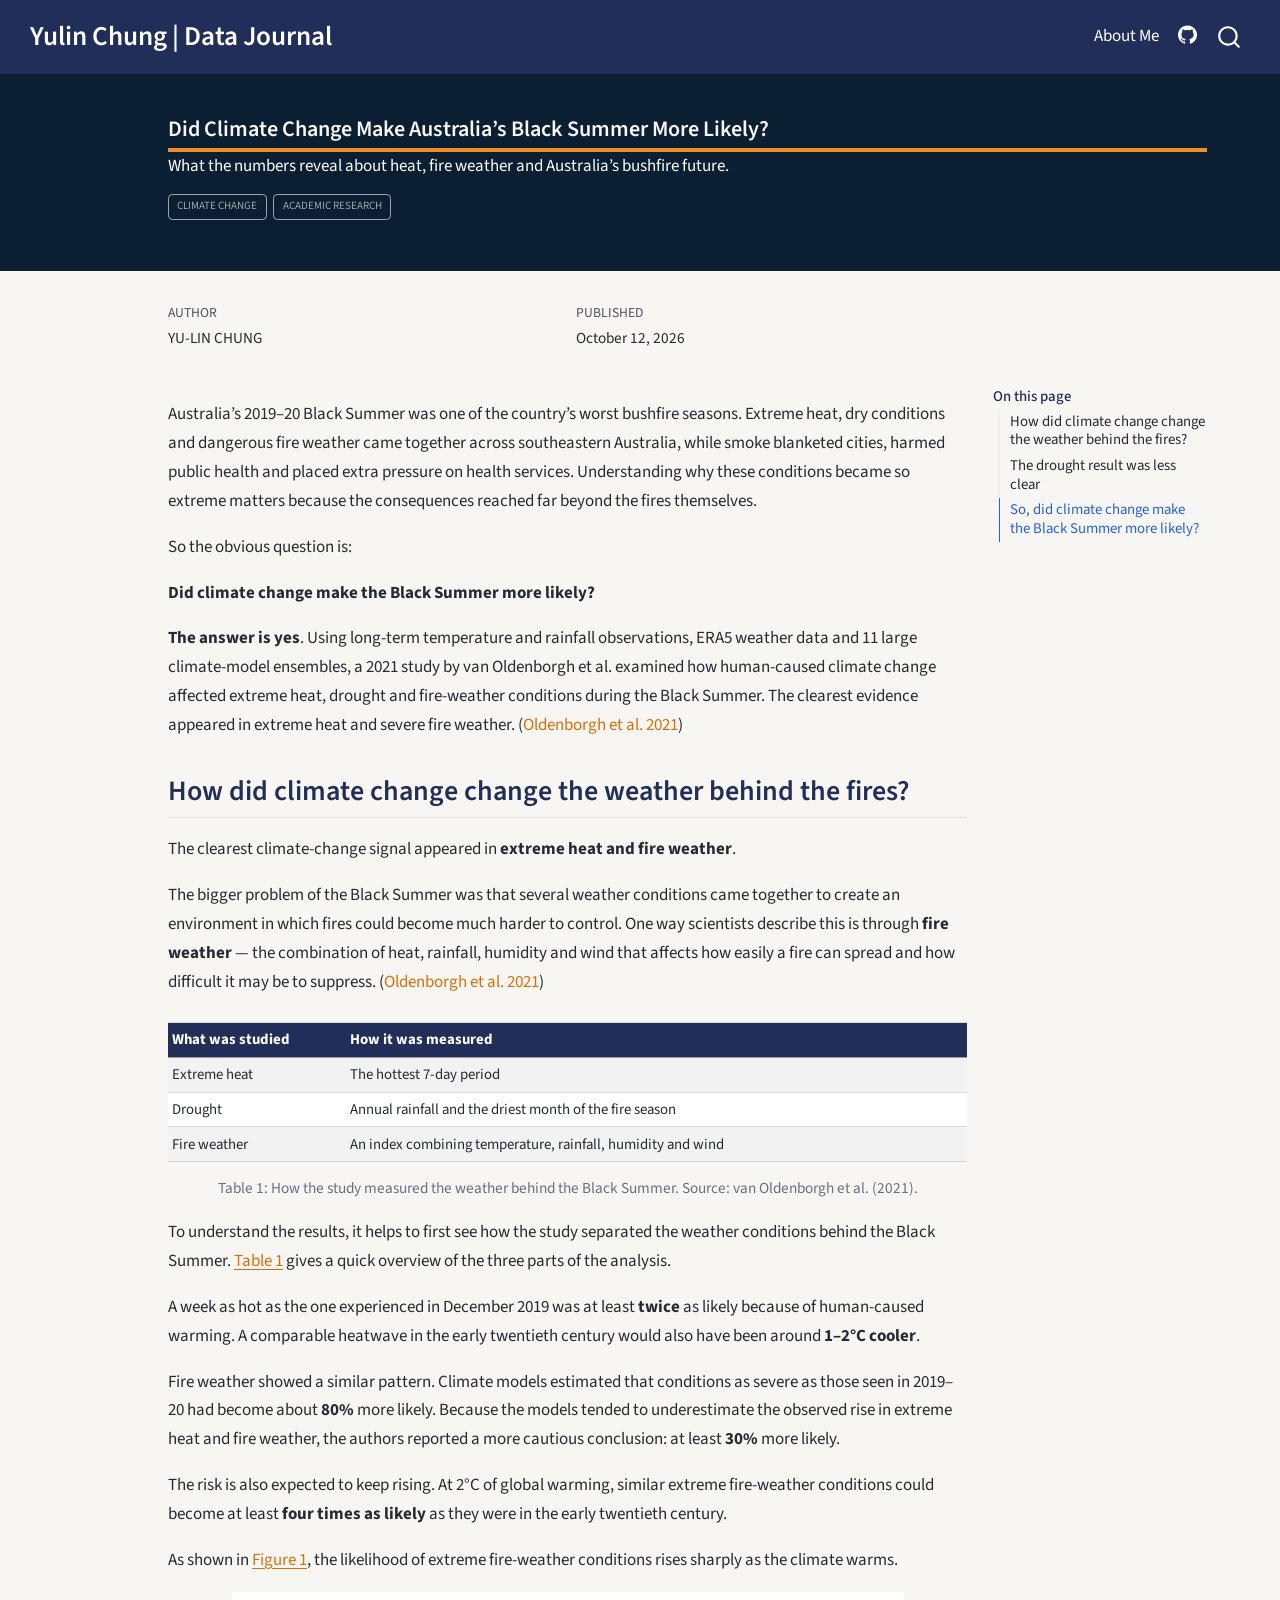
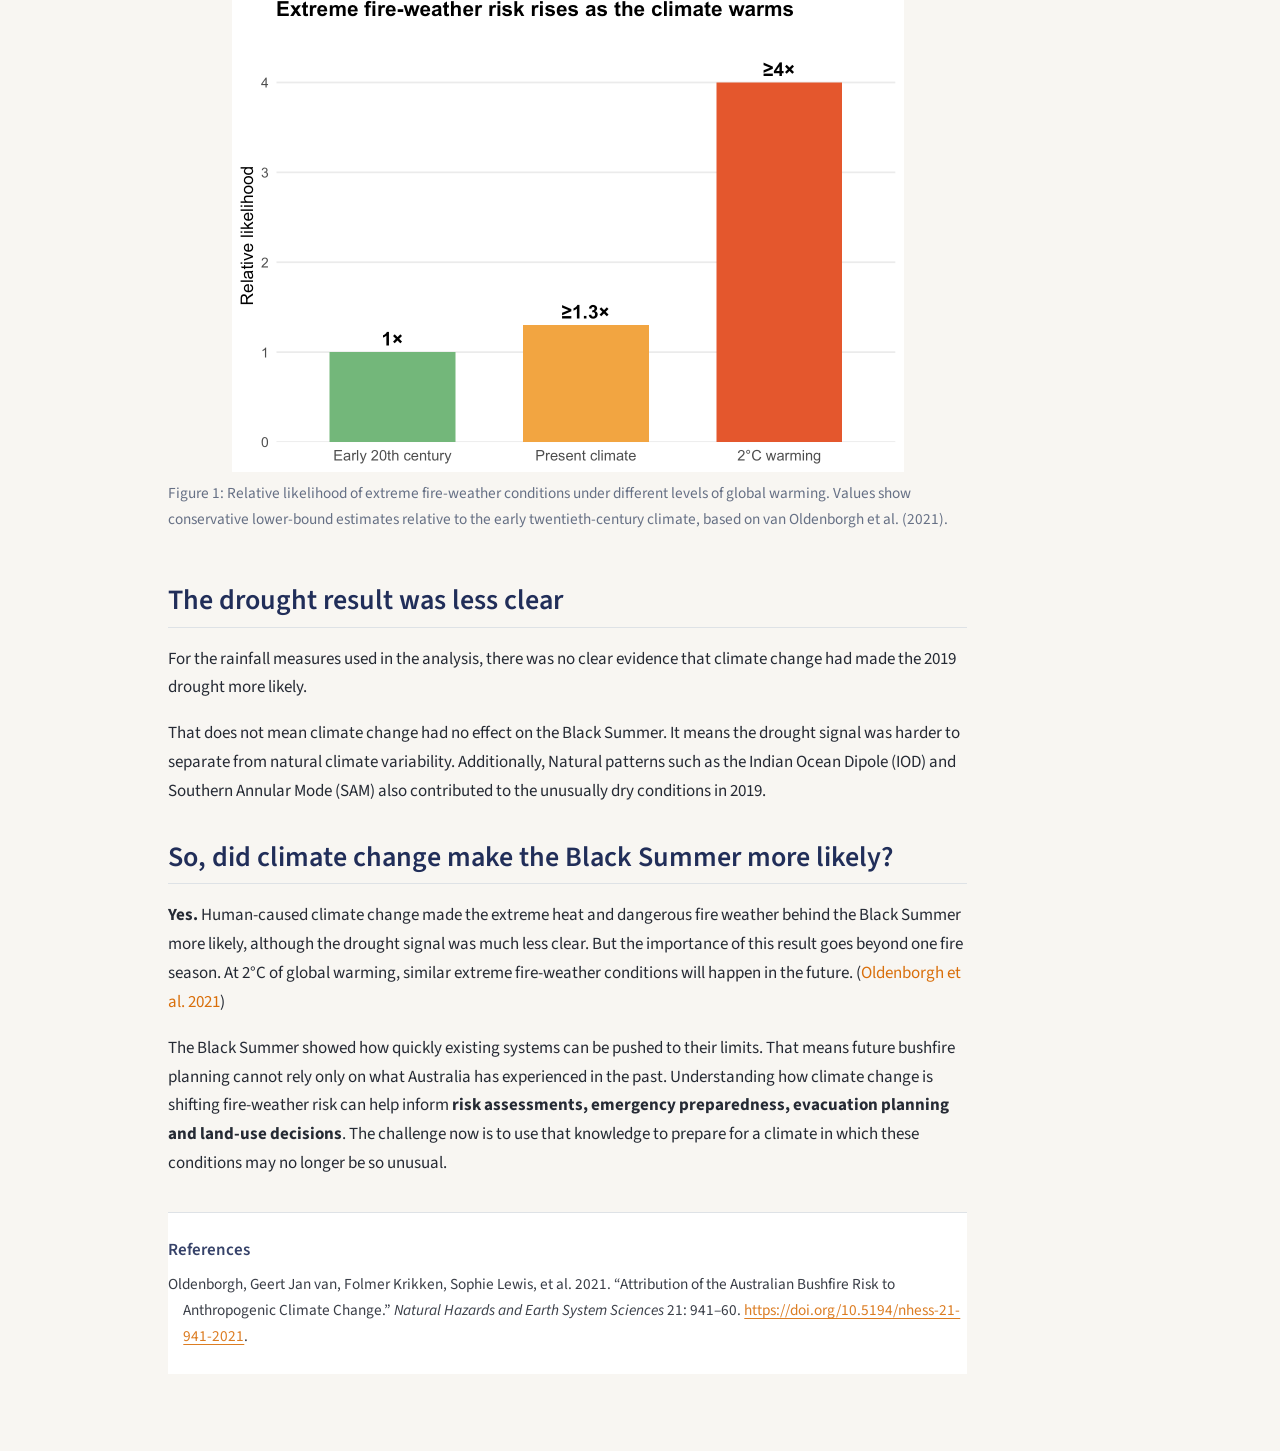
==== posts/welcome/index.html @ a9537f87 "Built site for gh-pages" ====
<!DOCTYPE html>
<html xmlns="http://www.w3.org/1999/xhtml" lang="en" xml:lang="en"><head>

<meta charset="utf-8">
<meta name="generator" content="quarto-1.9.30">

<meta name="viewport" content="width=device-width, initial-scale=1.0, user-scalable=yes">

<meta name="author" content="YU-LIN CHUNG">
<meta name="dcterms.date" content="2026-10-12">
<meta name="description" content="What the numbers reveal about heat, fire weather and Australia’s bushfire future.">

<title>Did Climate Change Make Australia’s Black Summer More Likely? – Yulin Chung | Data Journal</title>
<style>
/* Default styles provided by pandoc.
** See https://pandoc.org/MANUAL.html#variables-for-html for config info.
*/
code{white-space: pre-wrap;}
span.smallcaps{font-variant: small-caps;}
div.columns{display: flex; gap: min(4vw, 1.5em);}
div.column{flex: auto; overflow-x: auto;}
div.hanging-indent{margin-left: 1.5em; text-indent: -1.5em;}
ul.task-list{list-style: none;}
ul.task-list li input[type="checkbox"] {
  width: 0.8em;
  margin: 0 0.8em 0.2em -1em; /* quarto-specific, see https://github.com/quarto-dev/quarto-cli/issues/4556 */ 
  vertical-align: middle;
}
/* CSS for citations */
div.csl-bib-body { }
div.csl-entry {
  clear: both;
}
.hanging-indent div.csl-entry {
  margin-left:2em;
  text-indent:-2em;
}
div.csl-left-margin {
  min-width:2em;
  float:left;
}
div.csl-right-inline {
  margin-left:2em;
  padding-left:1em;
}
div.csl-indent {
  margin-left: 2em;
}</style>


<script src="../../site_libs/quarto-nav/quarto-nav.js"></script>
<script src="../../site_libs/quarto-nav/headroom.min.js"></script>
<script src="../../site_libs/clipboard/clipboard.min.js"></script>
<script src="../../site_libs/quarto-search/autocomplete.umd.js"></script>
<script src="../../site_libs/quarto-search/fuse.min.js"></script>
<script src="../../site_libs/quarto-search/quarto-search.js"></script>
<meta name="quarto:offset" content="../../">
<script src="../../site_libs/quarto-html/quarto.js" type="module"></script>
<script src="../../site_libs/quarto-html/tabsets/tabsets.js" type="module"></script>
<script src="../../site_libs/quarto-html/popper.min.js"></script>
<script src="../../site_libs/quarto-html/tippy.umd.min.js"></script>
<script src="../../site_libs/quarto-html/anchor.min.js"></script>
<link href="../../site_libs/quarto-html/tippy.css" rel="stylesheet">
<link href="../../site_libs/quarto-html/quarto-syntax-highlighting-b6a8276bf55561bdbc268162d41bd1f7.css" rel="stylesheet" id="quarto-text-highlighting-styles">
<script src="../../site_libs/bootstrap/bootstrap.min.js"></script>
<link href="../../site_libs/bootstrap/bootstrap-icons.css" rel="stylesheet">
<link href="../../site_libs/bootstrap/bootstrap-4cdc4796310bebe81319b5e88b9b9c6e.min.css" rel="stylesheet" append-hash="true" id="quarto-bootstrap" data-mode="light">
<script id="quarto-search-options" type="application/json">{
  "location": "navbar",
  "copy-button": false,
  "collapse-after": 3,
  "panel-placement": "end",
  "type": "overlay",
  "limit": 50,
  "keyboard-shortcut": [
    "f",
    "/",
    "s"
  ],
  "show-item-context": false,
  "language": {
    "search-no-results-text": "No results",
    "search-matching-documents-text": "matching documents",
    "search-copy-link-title": "Copy link to search",
    "search-hide-matches-text": "Hide additional matches",
    "search-more-match-text": "more match in this document",
    "search-more-matches-text": "more matches in this document",
    "search-clear-button-title": "Clear",
    "search-text-placeholder": "",
    "search-detached-cancel-button-title": "Cancel",
    "search-submit-button-title": "Submit",
    "search-label": "Search"
  }
}</script>


<link rel="stylesheet" href="../../styles.css">
</head>

<body class="nav-fixed quarto-light">

<div id="quarto-search-results"></div>
  <header id="quarto-header" class="headroom fixed-top quarto-banner">
    <nav class="navbar navbar-expand-lg " data-bs-theme="dark">
      <div class="navbar-container container-fluid">
      <div class="navbar-brand-container mx-auto">
    <a class="navbar-brand" href="../../index.html">
    <span class="navbar-title">Yulin Chung | Data Journal</span>
    </a>
  </div>
            <div id="quarto-search" class="" title="Search"></div>
          <button class="navbar-toggler" type="button" data-bs-toggle="collapse" data-bs-target="#navbarCollapse" aria-controls="navbarCollapse" role="menu" aria-expanded="false" aria-label="Toggle navigation" onclick="if (window.quartoToggleHeadroom) { window.quartoToggleHeadroom(); }">
  <span class="navbar-toggler-icon"></span>
</button>
          <div class="collapse navbar-collapse" id="navbarCollapse">
            <ul class="navbar-nav navbar-nav-scroll ms-auto">
  <li class="nav-item">
    <a class="nav-link" href="../../about.html"> 
<span class="menu-text">About Me</span></a>
  </li>  
  <li class="nav-item compact">
    <a class="nav-link" href="https://github.com/yulinchung"> <i class="bi bi-github" role="img" aria-label="GitHub">
</i> 
<span class="menu-text"></span></a>
  </li>  
</ul>
          </div> <!-- /navcollapse -->
            <div class="quarto-navbar-tools">
</div>
      </div> <!-- /container-fluid -->
    </nav>
</header>
<!-- content -->
<header id="title-block-header" class="quarto-title-block default page-columns page-full">
  <div class="quarto-title-banner page-columns page-full">
    <div class="quarto-title column-body">
      <h1 class="title">Did Climate Change Make Australia’s Black Summer More Likely?</h1>
                  <div>
        <div class="description">
          What the numbers reveal about heat, fire weather and Australia’s bushfire future.
        </div>
      </div>
                          <div class="quarto-categories">
                <div class="quarto-category">Climate Change</div>
                <div class="quarto-category">Academic Research</div>
              </div>
                  </div>
  </div>
    
  
  <div class="quarto-title-meta">

      <div>
      <div class="quarto-title-meta-heading">Author</div>
      <div class="quarto-title-meta-contents">
               <p>YU-LIN CHUNG </p>
            </div>
    </div>
      
      <div>
      <div class="quarto-title-meta-heading">Published</div>
      <div class="quarto-title-meta-contents">
        <p class="date">October 12, 2026</p>
      </div>
    </div>
    
      
    </div>
    
  
  </header><div id="quarto-content" class="quarto-container page-columns page-rows-contents page-layout-article page-navbar">
<!-- sidebar -->
<!-- margin-sidebar -->
    <div id="quarto-margin-sidebar" class="sidebar margin-sidebar">
        <nav id="TOC" role="doc-toc" class="toc-active">
    <h2 id="toc-title">On this page</h2>
   
  <ul>
  <li><a href="#how-did-climate-change-change-the-weather-behind-the-fires" id="toc-how-did-climate-change-change-the-weather-behind-the-fires" class="nav-link active" data-scroll-target="#how-did-climate-change-change-the-weather-behind-the-fires">How did climate change change the weather behind the fires?</a></li>
  <li><a href="#the-drought-result-was-less-clear" id="toc-the-drought-result-was-less-clear" class="nav-link" data-scroll-target="#the-drought-result-was-less-clear">The drought result was less clear</a></li>
  <li><a href="#so-did-climate-change-make-the-black-summer-more-likely" id="toc-so-did-climate-change-make-the-black-summer-more-likely" class="nav-link" data-scroll-target="#so-did-climate-change-make-the-black-summer-more-likely">So, did climate change make the Black Summer more likely?</a></li>
  </ul>
</nav>
    </div>
<!-- main -->
<main class="content quarto-banner-title-block" id="quarto-document-content">





<p>Australia’s 2019–20 Black Summer was one of the country’s worst bushfire seasons. Extreme heat, dry conditions and dangerous fire weather came together across southeastern Australia, while smoke blanketed cities, harmed public health and placed extra pressure on health services. Understanding why these conditions became so extreme matters because the consequences reached far beyond the fires themselves.</p>
<p>So the obvious question is:</p>
<p><strong>Did climate change make the Black Summer more likely?</strong></p>
<p><strong>The answer is yes</strong>. Using long-term temperature and rainfall observations, ERA5 weather data and 11 large climate-model ensembles, a 2021 study by van Oldenborgh et al.&nbsp;examined how human-caused climate change affected extreme heat, drought and fire-weather conditions during the Black Summer. The clearest evidence appeared in extreme heat and severe fire weather. <span class="citation" data-cites="vanoldenborgh2021">(<a href="#ref-vanoldenborgh2021" role="doc-biblioref">Oldenborgh et al. 2021</a>)</span></p>
<section id="how-did-climate-change-change-the-weather-behind-the-fires" class="level2">
<h2 class="anchored" data-anchor-id="how-did-climate-change-change-the-weather-behind-the-fires">How did climate change change the weather behind the fires?</h2>
<p>The clearest climate-change signal appeared in <strong>extreme heat and fire weather</strong>.</p>
<p>The bigger problem of the Black Summer was that several weather conditions came together to create an environment in which fires could become much harder to control. One way scientists describe this is through <strong>fire weather</strong> — the combination of heat, rainfall, humidity and wind that affects how easily a fire can spread and how difficult it may be to suppress. <span class="citation" data-cites="vanoldenborgh2021">(<a href="#ref-vanoldenborgh2021" role="doc-biblioref">Oldenborgh et al. 2021</a>)</span></p>
<div class="cell" data-tbl-cap-location="bottom">
<div id="tbl-measures" class="cell quarto-float quarto-figure quarto-figure-center anchored" data-tbl-cap-location="bottom">
<figure class="quarto-float quarto-float-tbl figure">
<div aria-describedby="tbl-measures-caption-0ceaefa1-69ba-4598-a22c-09a6ac19f8ca">
<div class="cell-output-display">
<table class="cell caption-top table table-sm table-striped small">
<colgroup>
<col style="width: 22%">
<col style="width: 77%">
</colgroup>
<thead>
<tr class="header">
<th style="text-align: left;">What was studied</th>
<th style="text-align: left;">How it was measured</th>
</tr>
</thead>
<tbody>
<tr class="odd">
<td style="text-align: left;">Extreme heat</td>
<td style="text-align: left;">The hottest 7-day period</td>
</tr>
<tr class="even">
<td style="text-align: left;">Drought</td>
<td style="text-align: left;">Annual rainfall and the driest month of the fire season</td>
</tr>
<tr class="odd">
<td style="text-align: left;">Fire weather</td>
<td style="text-align: left;">An index combining temperature, rainfall, humidity and wind</td>
</tr>
</tbody>
</table>
</div>
</div>
<figcaption class="quarto-float-caption-bottom quarto-float-caption quarto-float-tbl" id="tbl-measures-caption-0ceaefa1-69ba-4598-a22c-09a6ac19f8ca">
Table&nbsp;1: How the study measured the weather behind the Black Summer. Source: van Oldenborgh et al.&nbsp;(2021).
</figcaption>
</figure>
</div>
</div>
<p>To understand the results, it helps to first see how the study separated the weather conditions behind the Black Summer. <a href="#tbl-measures" class="quarto-xref">Table&nbsp;1</a> gives a quick overview of the three parts of the analysis.</p>
<p>A week as hot as the one experienced in December 2019 was at least <strong>twice</strong> as likely because of human-caused warming. A comparable heatwave in the early twentieth century would also have been around <strong>1–2°C cooler</strong>.</p>
<p>Fire weather showed a similar pattern. Climate models estimated that conditions as severe as those seen in 2019–20 had become about <strong>80%</strong> more likely. Because the models tended to underestimate the observed rise in extreme heat and fire weather, the authors reported a more cautious conclusion: at least <strong>30%</strong> more likely.</p>
<p>The risk is also expected to keep rising. At 2°C of global warming, similar extreme fire-weather conditions could become at least <strong>four times as likely</strong> as they were in the early twentieth century.</p>
<p>As shown in <a href="#fig-fire-weather-risk" class="quarto-xref">Figure&nbsp;1</a>, the likelihood of extreme fire-weather conditions rises sharply as the climate warms.</p>
<div class="cell">
<div class="cell-output-display">
<div id="fig-fire-weather-risk" class="quarto-float quarto-figure quarto-figure-center anchored">
<figure class="quarto-float quarto-float-fig figure">
<div aria-describedby="fig-fire-weather-risk-caption-0ceaefa1-69ba-4598-a22c-09a6ac19f8ca">
<img src="index_files/figure-html/fig-fire-weather-risk-1.png" class="img-fluid figure-img" width="672">
</div>
<figcaption class="quarto-float-caption-bottom quarto-float-caption quarto-float-fig" id="fig-fire-weather-risk-caption-0ceaefa1-69ba-4598-a22c-09a6ac19f8ca">
Figure&nbsp;1: Relative likelihood of extreme fire-weather conditions under different levels of global warming. Values show conservative lower-bound estimates relative to the early twentieth-century climate, based on van Oldenborgh et al.&nbsp;(2021).
</figcaption>
</figure>
</div>
</div>
</div>
</section>
<section id="the-drought-result-was-less-clear" class="level2">
<h2 class="anchored" data-anchor-id="the-drought-result-was-less-clear">The drought result was less clear</h2>
<p>For the rainfall measures used in the analysis, there was no clear evidence that climate change had made the 2019 drought more likely.</p>
<p>That does not mean climate change had no effect on the Black Summer. It means the drought signal was harder to separate from natural climate variability. Additionally, Natural patterns such as the Indian Ocean Dipole (IOD) and Southern Annular Mode (SAM) also contributed to the unusually dry conditions in 2019.</p>
</section>
<section id="so-did-climate-change-make-the-black-summer-more-likely" class="level2">
<h2 class="anchored" data-anchor-id="so-did-climate-change-make-the-black-summer-more-likely">So, did climate change make the Black Summer more likely?</h2>
<p><strong>Yes.</strong> Human-caused climate change made the extreme heat and dangerous fire weather behind the Black Summer more likely, although the drought signal was much less clear. But the importance of this result goes beyond one fire season. At 2°C of global warming, similar extreme fire-weather conditions will happen in the future. <span class="citation" data-cites="vanoldenborgh2021">(<a href="#ref-vanoldenborgh2021" role="doc-biblioref">Oldenborgh et al. 2021</a>)</span></p>
<p>The Black Summer showed how quickly existing systems can be pushed to their limits. That means future bushfire planning cannot rely only on what Australia has experienced in the past. Understanding how climate change is shifting fire-weather risk can help inform <strong>risk assessments, emergency preparedness, evacuation planning and land-use decisions</strong>. The challenge now is to use that knowledge to prepare for a climate in which these conditions may no longer be so unusual.</p>



</section>

<div id="quarto-appendix" class="default"><section class="quarto-appendix-contents" role="doc-bibliography" id="quarto-bibliography"><h2 class="anchored quarto-appendix-heading">References</h2><div id="refs" class="references csl-bib-body hanging-indent" role="list">
<div id="ref-vanoldenborgh2021" class="csl-entry" role="listitem">
Oldenborgh, Geert Jan van, Folmer Krikken, Sophie Lewis, et al. 2021. <span>“Attribution of the Australian Bushfire Risk to Anthropogenic Climate Change.”</span> <em>Natural Hazards and Earth System Sciences</em> 21: 941–60. <a href="https://doi.org/10.5194/nhess-21-941-2021">https://doi.org/10.5194/nhess-21-941-2021</a>.
</div>
</div></section></div></main> <!-- /main -->
<script id="quarto-html-after-body" type="application/javascript">
  window.document.addEventListener("DOMContentLoaded", function (event) {
    const icon = "";
    const anchorJS = new window.AnchorJS();
    anchorJS.options = {
      placement: 'right',
      icon: icon
    };
    anchorJS.add('.anchored');
    const isCodeAnnotation = (el) => {
      for (const clz of el.classList) {
        if (clz.startsWith('code-annotation-')) {                     
          return true;
        }
      }
      return false;
    }
    const onCopySuccess = function(e) {
      // button target
      const button = e.trigger;
      // don't keep focus
      button.blur();
      // flash "checked"
      button.classList.add('code-copy-button-checked');
      var currentTitle = button.getAttribute("title");
      button.setAttribute("title", "Copied!");
      let tooltip;
      if (window.bootstrap) {
        button.setAttribute("data-bs-toggle", "tooltip");
        button.setAttribute("data-bs-placement", "left");
        button.setAttribute("data-bs-title", "Copied!");
        tooltip = new bootstrap.Tooltip(button, 
          { trigger: "manual", 
            customClass: "code-copy-button-tooltip",
            offset: [0, -8]});
        tooltip.show();    
      }
      setTimeout(function() {
        if (tooltip) {
          tooltip.hide();
          button.removeAttribute("data-bs-title");
          button.removeAttribute("data-bs-toggle");
          button.removeAttribute("data-bs-placement");
        }
        button.setAttribute("title", currentTitle);
        button.classList.remove('code-copy-button-checked');
      }, 1000);
      // clear code selection
      e.clearSelection();
    }
    const getTextToCopy = function(trigger) {
      const outerScaffold = trigger.parentElement.cloneNode(true);
      const codeEl = outerScaffold.querySelector('code');
      for (const childEl of codeEl.children) {
        if (isCodeAnnotation(childEl)) {
          childEl.remove();
        }
      }
      return codeEl.innerText;
    }
    const clipboard = new window.ClipboardJS('.code-copy-button:not([data-in-quarto-modal])', {
      text: getTextToCopy
    });
    clipboard.on('success', onCopySuccess);
    if (window.document.getElementById('quarto-embedded-source-code-modal')) {
      const clipboardModal = new window.ClipboardJS('.code-copy-button[data-in-quarto-modal]', {
        text: getTextToCopy,
        container: window.document.getElementById('quarto-embedded-source-code-modal')
      });
      clipboardModal.on('success', onCopySuccess);
    }
      var localhostRegex = new RegExp(/^(?:http|https):\/\/localhost\:?[0-9]*\//);
      var mailtoRegex = new RegExp(/^mailto:/);
        var filterRegex = new RegExp("https:\/\/ETC5523-2026\.github\.io\/etc5523-assignment-3-yulinchung\/");
      var isInternal = (href) => {
          return filterRegex.test(href) || localhostRegex.test(href) || mailtoRegex.test(href);
      }
      // Inspect non-navigation links and adorn them if external
     var links = window.document.querySelectorAll('a[href]:not(.nav-link):not(.navbar-brand):not(.toc-action):not(.sidebar-link):not(.sidebar-item-toggle):not(.pagination-link):not(.no-external):not([aria-hidden]):not(.dropdown-item):not(.quarto-navigation-tool):not(.about-link)');
      for (var i=0; i<links.length; i++) {
        const link = links[i];
        if (!isInternal(link.href)) {
          // undo the damage that might have been done by quarto-nav.js in the case of
          // links that we want to consider external
          if (link.dataset.originalHref !== undefined) {
            link.href = link.dataset.originalHref;
          }
        }
      }
    function tippyHover(el, contentFn, onTriggerFn, onUntriggerFn) {
      const config = {
        allowHTML: true,
        maxWidth: 500,
        delay: 100,
        arrow: false,
        appendTo: function(el) {
            return el.parentElement;
        },
        interactive: true,
        interactiveBorder: 10,
        theme: 'quarto',
        placement: 'bottom-start',
      };
      if (contentFn) {
        config.content = contentFn;
      }
      if (onTriggerFn) {
        config.onTrigger = onTriggerFn;
      }
      if (onUntriggerFn) {
        config.onUntrigger = onUntriggerFn;
      }
      window.tippy(el, config); 
    }
    const noterefs = window.document.querySelectorAll('a[role="doc-noteref"]');
    for (var i=0; i<noterefs.length; i++) {
      const ref = noterefs[i];
      tippyHover(ref, function() {
        // use id or data attribute instead here
        let href = ref.getAttribute('data-footnote-href') || ref.getAttribute('href');
        try { href = new URL(href).hash; } catch {}
        const id = href.replace(/^#\/?/, "");
        const note = window.document.getElementById(id);
        if (note) {
          return note.innerHTML;
        } else {
          return "";
        }
      });
    }
    const xrefs = window.document.querySelectorAll('a.quarto-xref');
    const processXRef = (id, note) => {
      // Strip column container classes
      const stripColumnClz = (el) => {
        el.classList.remove("page-full", "page-columns");
        if (el.children) {
          for (const child of el.children) {
            stripColumnClz(child);
          }
        }
      }
      stripColumnClz(note)
      if (id === null || id.startsWith('sec-')) {
        // Special case sections, only their first couple elements
        const container = document.createElement("div");
        if (note.children && note.children.length > 2) {
          container.appendChild(note.children[0].cloneNode(true));
          for (let i = 1; i < note.children.length; i++) {
            const child = note.children[i];
            if (child.tagName === "P" && child.innerText === "") {
              continue;
            } else {
              container.appendChild(child.cloneNode(true));
              break;
            }
          }
          if (window.Quarto?.typesetMath) {
            window.Quarto.typesetMath(container);
          }
          return container.innerHTML
        } else {
          if (window.Quarto?.typesetMath) {
            window.Quarto.typesetMath(note);
          }
          return note.innerHTML;
        }
      } else {
        // Remove any anchor links if they are present
        const anchorLink = note.querySelector('a.anchorjs-link');
        if (anchorLink) {
          anchorLink.remove();
        }
        if (window.Quarto?.typesetMath) {
          window.Quarto.typesetMath(note);
        }
        if (note.classList.contains("callout")) {
          return note.outerHTML;
        } else {
          return note.innerHTML;
        }
      }
    }
    for (var i=0; i<xrefs.length; i++) {
      const xref = xrefs[i];
      tippyHover(xref, undefined, function(instance) {
        instance.disable();
        let url = xref.getAttribute('href');
        let hash = undefined; 
        if (url.startsWith('#')) {
          hash = url;
        } else {
          try { hash = new URL(url).hash; } catch {}
        }
        if (hash) {
          const id = hash.replace(/^#\/?/, "");
          const note = window.document.getElementById(id);
          if (note !== null) {
            try {
              const html = processXRef(id, note.cloneNode(true));
              instance.setContent(html);
            } finally {
              instance.enable();
              instance.show();
            }
          } else {
            // See if we can fetch this
            fetch(url.split('#')[0])
            .then(res => res.text())
            .then(html => {
              const parser = new DOMParser();
              const htmlDoc = parser.parseFromString(html, "text/html");
              const note = htmlDoc.getElementById(id);
              if (note !== null) {
                const html = processXRef(id, note);
                instance.setContent(html);
              } 
            }).finally(() => {
              instance.enable();
              instance.show();
            });
          }
        } else {
          // See if we can fetch a full url (with no hash to target)
          // This is a special case and we should probably do some content thinning / targeting
          fetch(url)
          .then(res => res.text())
          .then(html => {
            const parser = new DOMParser();
            const htmlDoc = parser.parseFromString(html, "text/html");
            const note = htmlDoc.querySelector('main.content');
            if (note !== null) {
              // This should only happen for chapter cross references
              // (since there is no id in the URL)
              // remove the first header
              if (note.children.length > 0 && note.children[0].tagName === "HEADER") {
                note.children[0].remove();
              }
              const html = processXRef(null, note);
              instance.setContent(html);
            } 
          }).finally(() => {
            instance.enable();
            instance.show();
          });
        }
      }, function(instance) {
      });
    }
        let selectedAnnoteEl;
        const selectorForAnnotation = ( cell, annotation) => {
          let cellAttr = 'data-code-cell="' + cell + '"';
          let lineAttr = 'data-code-annotation="' +  annotation + '"';
          const selector = 'span[' + cellAttr + '][' + lineAttr + ']';
          return selector;
        }
        const selectCodeLines = (annoteEl) => {
          const doc = window.document;
          const targetCell = annoteEl.getAttribute("data-target-cell");
          const targetAnnotation = annoteEl.getAttribute("data-target-annotation");
          const annoteSpan = window.document.querySelector(selectorForAnnotation(targetCell, targetAnnotation));
          const lines = annoteSpan.getAttribute("data-code-lines").split(",");
          const lineIds = lines.map((line) => {
            return targetCell + "-" + line;
          })
          let top = null;
          let height = null;
          let parent = null;
          if (lineIds.length > 0) {
              //compute the position of the single el (top and bottom and make a div)
              const el = window.document.getElementById(lineIds[0]);
              top = el.offsetTop;
              height = el.offsetHeight;
              parent = el.parentElement.parentElement;
            if (lineIds.length > 1) {
              const lastEl = window.document.getElementById(lineIds[lineIds.length - 1]);
              const bottom = lastEl.offsetTop + lastEl.offsetHeight;
              height = bottom - top;
            }
            if (top !== null && height !== null && parent !== null) {
              // cook up a div (if necessary) and position it 
              let div = window.document.getElementById("code-annotation-line-highlight");
              if (div === null) {
                div = window.document.createElement("div");
                div.setAttribute("id", "code-annotation-line-highlight");
                div.style.position = 'absolute';
                parent.appendChild(div);
              }
              div.style.top = top - 2 + "px";
              div.style.height = height + 4 + "px";
              div.style.left = 0;
              let gutterDiv = window.document.getElementById("code-annotation-line-highlight-gutter");
              if (gutterDiv === null) {
                gutterDiv = window.document.createElement("div");
                gutterDiv.setAttribute("id", "code-annotation-line-highlight-gutter");
                gutterDiv.style.position = 'absolute';
                const codeCell = window.document.getElementById(targetCell);
                const gutter = codeCell.querySelector('.code-annotation-gutter');
                gutter.appendChild(gutterDiv);
              }
              gutterDiv.style.top = top - 2 + "px";
              gutterDiv.style.height = height + 4 + "px";
            }
            selectedAnnoteEl = annoteEl;
          }
        };
        const unselectCodeLines = () => {
          const elementsIds = ["code-annotation-line-highlight", "code-annotation-line-highlight-gutter"];
          elementsIds.forEach((elId) => {
            const div = window.document.getElementById(elId);
            if (div) {
              div.remove();
            }
          });
          selectedAnnoteEl = undefined;
        };
          // Handle positioning of the toggle
      window.addEventListener(
        "resize",
        throttle(() => {
          elRect = undefined;
          if (selectedAnnoteEl) {
            selectCodeLines(selectedAnnoteEl);
          }
        }, 10)
      );
      function throttle(fn, ms) {
      let throttle = false;
      let timer;
        return (...args) => {
          if(!throttle) { // first call gets through
              fn.apply(this, args);
              throttle = true;
          } else { // all the others get throttled
              if(timer) clearTimeout(timer); // cancel #2
              timer = setTimeout(() => {
                fn.apply(this, args);
                timer = throttle = false;
              }, ms);
          }
        };
      }
        // Attach click handler to the DT
        const annoteDls = window.document.querySelectorAll('dt[data-target-cell]');
        for (const annoteDlNode of annoteDls) {
          annoteDlNode.addEventListener('click', (event) => {
            const clickedEl = event.target;
            if (clickedEl !== selectedAnnoteEl) {
              unselectCodeLines();
              const activeEl = window.document.querySelector('dt[data-target-cell].code-annotation-active');
              if (activeEl) {
                activeEl.classList.remove('code-annotation-active');
              }
              selectCodeLines(clickedEl);
              clickedEl.classList.add('code-annotation-active');
            } else {
              // Unselect the line
              unselectCodeLines();
              clickedEl.classList.remove('code-annotation-active');
            }
          });
        }
    const findCites = (el) => {
      const parentEl = el.parentElement;
      if (parentEl) {
        const cites = parentEl.dataset.cites;
        if (cites) {
          return {
            el,
            cites: cites.split(' ')
          };
        } else {
          return findCites(el.parentElement)
        }
      } else {
        return undefined;
      }
    };
    var bibliorefs = window.document.querySelectorAll('a[role="doc-biblioref"]');
    for (var i=0; i<bibliorefs.length; i++) {
      const ref = bibliorefs[i];
      const citeInfo = findCites(ref);
      if (citeInfo) {
        tippyHover(citeInfo.el, function() {
          var popup = window.document.createElement('div');
          citeInfo.cites.forEach(function(cite) {
            var citeDiv = window.document.createElement('div');
            citeDiv.classList.add('hanging-indent');
            citeDiv.classList.add('csl-entry');
            var biblioDiv = window.document.getElementById('ref-' + cite);
            if (biblioDiv) {
              citeDiv.innerHTML = biblioDiv.innerHTML;
            }
            popup.appendChild(citeDiv);
          });
          return popup.innerHTML;
        });
      }
    }
  });
  </script>
</div> <!-- /content -->




</body></html>
---- site_libs/quarto-html/tippy.css ----
.tippy-box[data-animation=fade][data-state=hidden]{opacity:0}[data-tippy-root]{max-width:calc(100vw - 10px)}.tippy-box{position:relative;background-color:#333;color:#fff;border-radius:4px;font-size:14px;line-height:1.4;white-space:normal;outline:0;transition-property:transform,visibility,opacity}.tippy-box[data-placement^=top]>.tippy-arrow{bottom:0}.tippy-box[data-placement^=top]>.tippy-arrow:before{bottom:-7px;left:0;border-width:8px 8px 0;border-top-color:initial;transform-origin:center top}.tippy-box[data-placement^=bottom]>.tippy-arrow{top:0}.tippy-box[data-placement^=bottom]>.tippy-arrow:before{top:-7px;left:0;border-width:0 8px 8px;border-bottom-color:initial;transform-origin:center bottom}.tippy-box[data-placement^=left]>.tippy-arrow{right:0}.tippy-box[data-placement^=left]>.tippy-arrow:before{border-width:8px 0 8px 8px;border-left-color:initial;right:-7px;transform-origin:center left}.tippy-box[data-placement^=right]>.tippy-arrow{left:0}.tippy-box[data-placement^=right]>.tippy-arrow:before{left:-7px;border-width:8px 8px 8px 0;border-right-color:initial;transform-origin:center right}.tippy-box[data-inertia][data-state=visible]{transition-timing-function:cubic-bezier(.54,1.5,.38,1.11)}.tippy-arrow{width:16px;height:16px;color:#333}.tippy-arrow:before{content:"";position:absolute;border-color:transparent;border-style:solid}.tippy-content{position:relative;padding:5px 9px;z-index:1}
---- site_libs/quarto-html/quarto-syntax-highlighting-b6a8276bf55561bdbc268162d41bd1f7.css ----
/* quarto syntax highlight colors */
:root {
  --quarto-hl-ot-color: #003B4F;
  --quarto-hl-at-color: #657422;
  --quarto-hl-ss-color: #20794D;
  --quarto-hl-an-color: #5E5E5E;
  --quarto-hl-fu-color: #4758AB;
  --quarto-hl-st-color: #20794D;
  --quarto-hl-cf-color: #003B4F;
  --quarto-hl-op-color: #5E5E5E;
  --quarto-hl-er-color: #AD0000;
  --quarto-hl-bn-color: #AD0000;
  --quarto-hl-al-color: #AD0000;
  --quarto-hl-va-color: #111111;
  --quarto-hl-bu-color: inherit;
  --quarto-hl-ex-color: inherit;
  --quarto-hl-pp-color: #AD0000;
  --quarto-hl-in-color: #5E5E5E;
  --quarto-hl-vs-color: #20794D;
  --quarto-hl-wa-color: #5E5E5E;
  --quarto-hl-do-color: #5E5E5E;
  --quarto-hl-im-color: #00769E;
  --quarto-hl-ch-color: #20794D;
  --quarto-hl-dt-color: #AD0000;
  --quarto-hl-fl-color: #AD0000;
  --quarto-hl-co-color: #5E5E5E;
  --quarto-hl-cv-color: #5E5E5E;
  --quarto-hl-cn-color: #8f5902;
  --quarto-hl-sc-color: #5E5E5E;
  --quarto-hl-dv-color: #AD0000;
  --quarto-hl-kw-color: #003B4F;
}

/* other quarto variables */
:root {
  --quarto-font-monospace: SFMono-Regular, Menlo, Monaco, Consolas, "Liberation Mono", "Courier New", monospace;
}

/* syntax highlight based on Pandoc's rules */
pre > code.sourceCode > span {
  color: #003B4F;
}

code.sourceCode > span {
  color: #003B4F;
}

div.sourceCode,
div.sourceCode pre.sourceCode {
  color: #003B4F;
}

/* Normal */
code span {
  color: #003B4F;
}

/* Alert */
code span.al {
  color: #AD0000;
  font-style: inherit;
}

/* Annotation */
code span.an {
  color: #5E5E5E;
  font-style: inherit;
}

/* Attribute */
code span.at {
  color: #657422;
  font-style: inherit;
}

/* BaseN */
code span.bn {
  color: #AD0000;
  font-style: inherit;
}

/* BuiltIn */
code span.bu {
  font-style: inherit;
}

/* ControlFlow */
code span.cf {
  color: #003B4F;
  font-weight: bold;
  font-style: inherit;
}

/* Char */
code span.ch {
  color: #20794D;
  font-style: inherit;
}

/* Constant */
code span.cn {
  color: #8f5902;
  font-style: inherit;
}

/* Comment */
code span.co {
  color: #5E5E5E;
  font-style: inherit;
}

/* CommentVar */
code span.cv {
  color: #5E5E5E;
  font-style: italic;
}

/* Documentation */
code span.do {
  color: #5E5E5E;
  font-style: italic;
}

/* DataType */
code span.dt {
  color: #AD0000;
  font-style: inherit;
}

/* DecVal */
code span.dv {
  color: #AD0000;
  font-style: inherit;
}

/* Error */
code span.er {
  color: #AD0000;
  font-style: inherit;
}

/* Extension */
code span.ex {
  font-style: inherit;
}

/* Float */
code span.fl {
  color: #AD0000;
  font-style: inherit;
}

/* Function */
code span.fu {
  color: #4758AB;
  font-style: inherit;
}

/* Import */
code span.im {
  color: #00769E;
  font-style: inherit;
}

/* Information */
code span.in {
  color: #5E5E5E;
  font-style: inherit;
}

/* Keyword */
code span.kw {
  color: #003B4F;
  font-weight: bold;
  font-style: inherit;
}

/* Operator */
code span.op {
  color: #5E5E5E;
  font-style: inherit;
}

/* Other */
code span.ot {
  color: #003B4F;
  font-style: inherit;
}

/* Preprocessor */
code span.pp {
  color: #AD0000;
  font-style: inherit;
}

/* SpecialChar */
code span.sc {
  color: #5E5E5E;
  font-style: inherit;
}

/* SpecialString */
code span.ss {
  color: #20794D;
  font-style: inherit;
}

/* String */
code span.st {
  color: #20794D;
  font-style: inherit;
}

/* Variable */
code span.va {
  color: #111111;
  font-style: inherit;
}

/* VerbatimString */
code span.vs {
  color: #20794D;
  font-style: inherit;
}

/* Warning */
code span.wa {
  color: #5E5E5E;
  font-style: italic;
}

.prevent-inlining {
  content: "</";
}

/*# sourceMappingURL=5eae6a9ed249137e627790aed33a8396.css.map */
---- styles.css ----
:root {
  --navy: #212E59;
  --navy-light: #34457A;
  --orange: #F28C28;
  --orange-dark: #D96F0B;
  --cream: #F8F6F2;
  --text: #252A34;
  --muted: #667085;
}

/* Page */
body {
  background-color: var(--cream);
  color: var(--text);
  line-height: 1.7;
}

/* Navbar */
.navbar {
  background-color: var(--navy) !important;
}

.navbar-title {
  color: white !important;
  font-size: 1.6rem;
  font-weight: 600;
}

.navbar-nav .nav-link {
  color: white !important;
}

.navbar-nav .nav-link:hover {
  color: var(--orange) !important;
}

/* Headings */
h1,
h2,
h3 {
  color: var(--navy);
}

h1 {
  border-bottom: 4px solid var(--orange);
  padding-bottom: 0.35rem;
}

/* Links */
a {
  color: var(--orange-dark);
}

a:hover {
  color: var(--orange);
}

/* Blog listing title */
.quarto-listing-default .listing-title {
  color: var(--navy);
  font-weight: 700;
}

.quarto-listing-default .listing-title:hover {
  color: var(--orange-dark);
}

/* Blog/article title */
.quarto-title .title {
  color: var(--navy);
}

/* Tables */
table {
  background-color: white;
}

thead {
  background-color: var(--navy);
  color: white;
}

table th {
  color: white;
}

/* Figure captions */
figcaption {
  color: var(--muted);
}

/* Optional highlighted message */
.key-message {
  border-left: 6px solid var(--orange);
  background: white;
  padding: 1rem 1.25rem;
  margin: 1.5rem 0;
}

.quarto-title-banner {
  background-color: #0B1F33 !important;
}

.quarto-title-banner h1,
.quarto-title-banner .title {
  color: #F8F6F2 !important;
  border-bottom: 4px solid #F28C28;
  padding-bottom: 0.35rem;
  font-size: 1.3rem;
  line-height: 1.2;
  white-space: nowrap;
  width: 130%;
}

/* Only change the appearance of the homepage post title */
.listing-title,
.listing-title a {
  font-weight: 700 !important;
  font-size: 1.65rem !important;
  line-height: 1.2 !important;
}

/* Space between blog title and categories */
.listing-categories {
  margin-top: 0.7rem !important;
}

.listing-description {
  line-height: 1.25 !important;
}
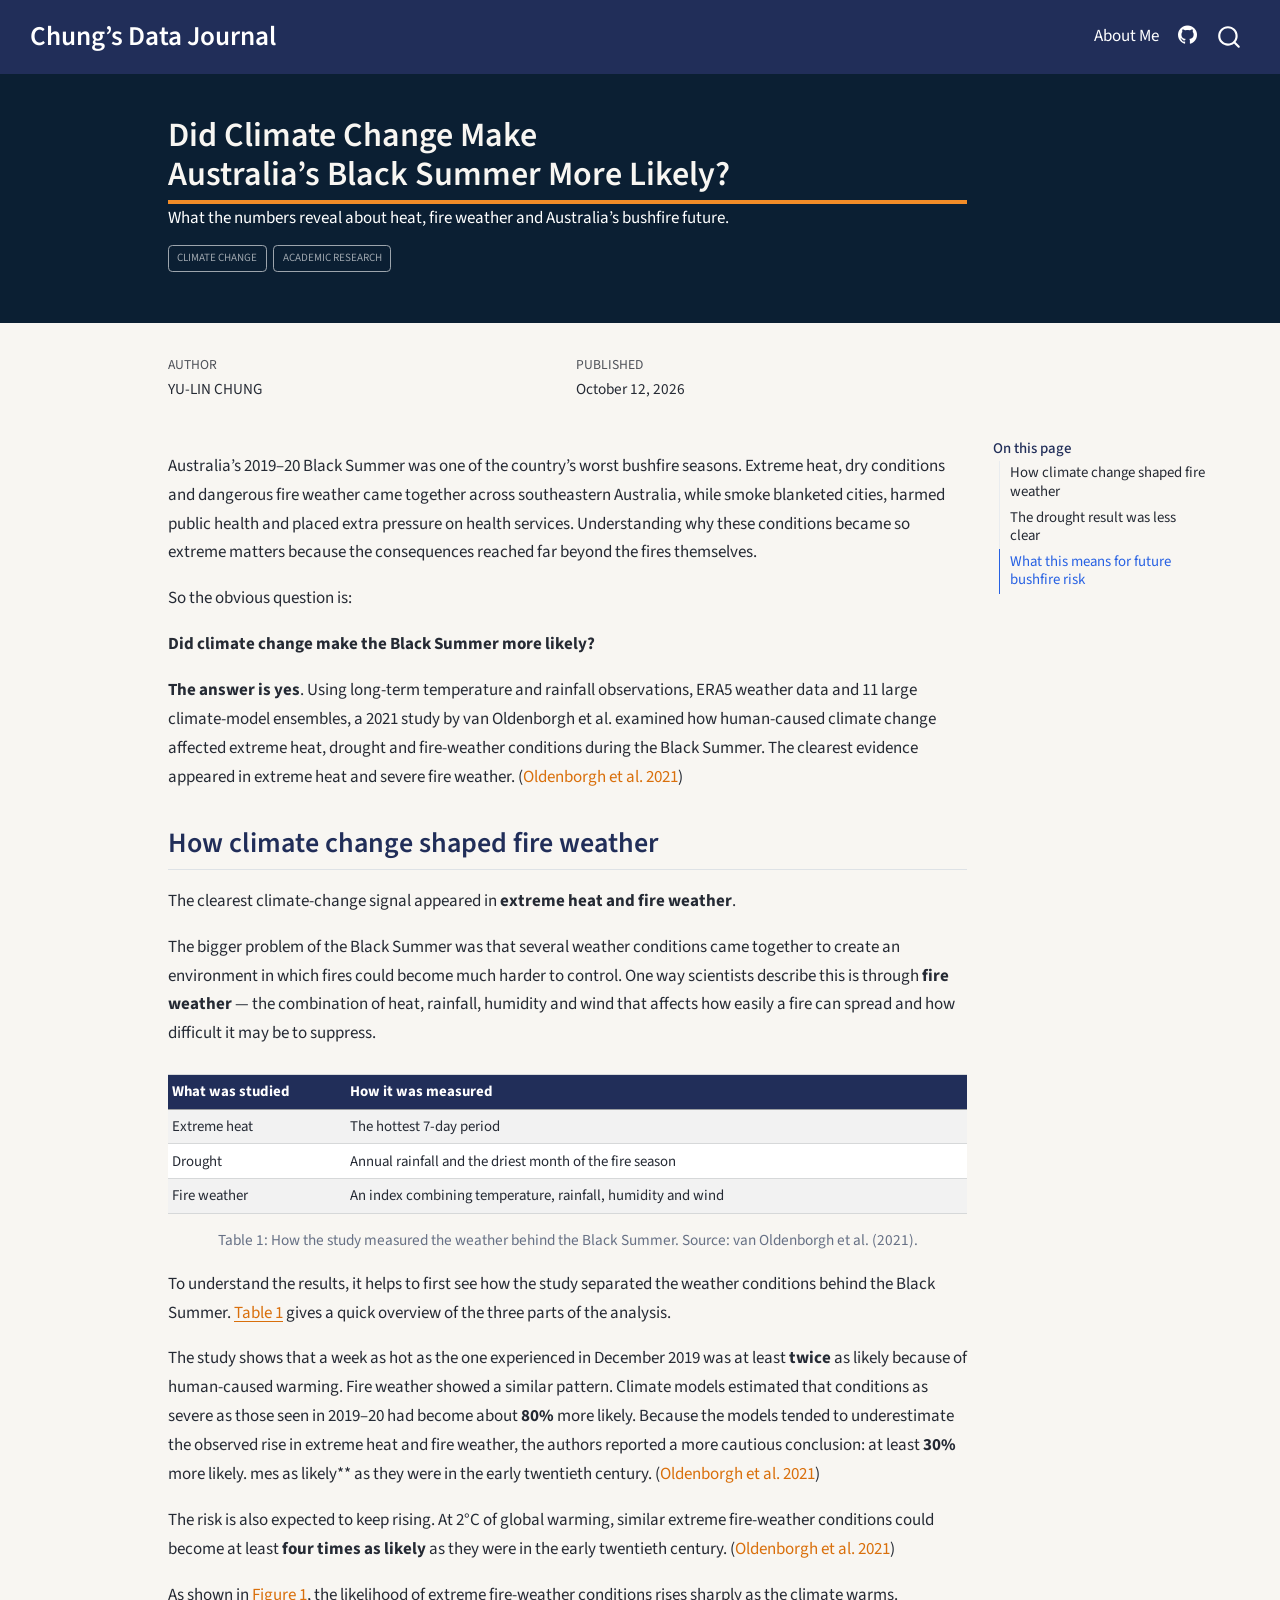
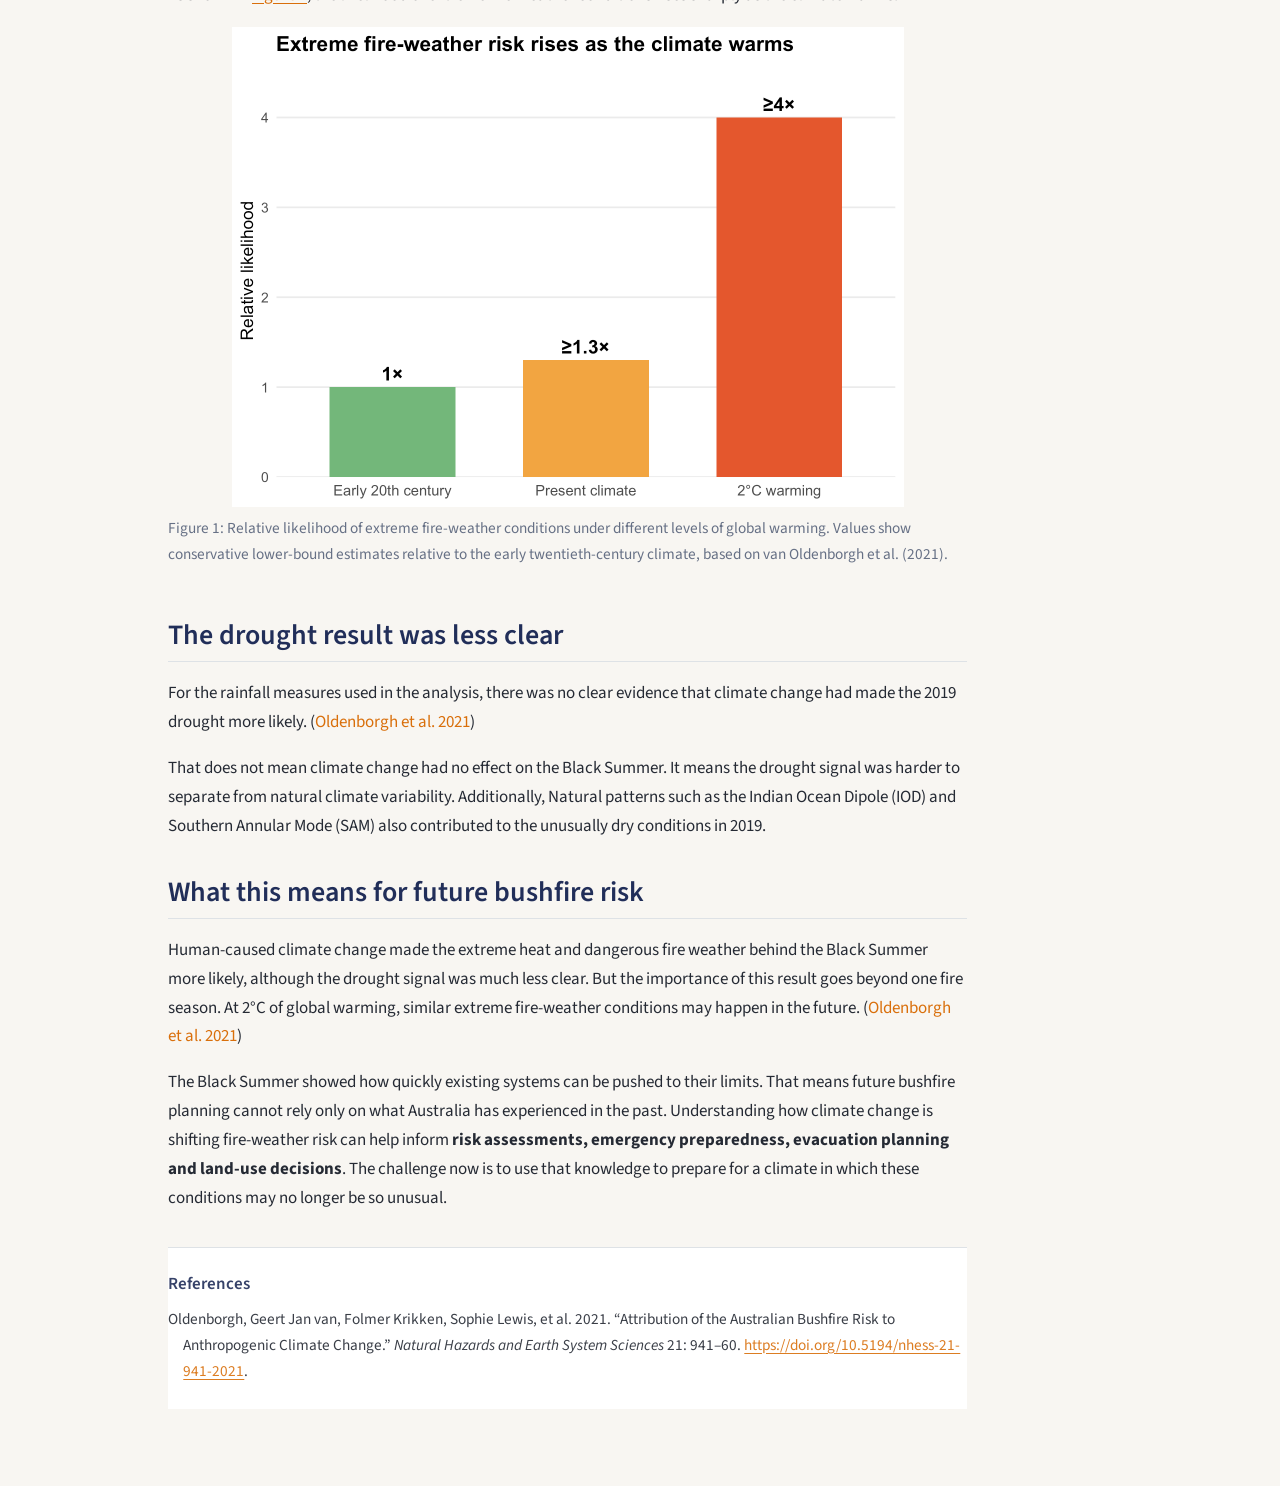
==== commit 01c351f6: "Built site for gh-pages" ====
--- a/posts/welcome/index.html
+++ b/posts/welcome/index.html
@@ -10,7 +10,7 @@
 <meta name="dcterms.date" content="2026-10-12">
 <meta name="description" content="What the numbers reveal about heat, fire weather and Australia’s bushfire future.">
 
-<title>Did Climate Change Make Australia’s Black Summer More Likely? – Yulin Chung | Data Journal</title>
+<title>Did Climate Change Make Australia’s Black Summer More Likely? – Chung's Data Journal</title>
 <style>
 /* Default styles provided by pandoc.
 ** See https://pandoc.org/MANUAL.html#variables-for-html for config info.
@@ -97,7 +97,7 @@
 <link rel="stylesheet" href="../../styles.css">
 </head>
 
-<body class="nav-fixed quarto-light">
+<body class="nav-fixed article-page quarto-light">
 
 <div id="quarto-search-results"></div>
   <header id="quarto-header" class="headroom fixed-top quarto-banner">
@@ -105,7 +105,7 @@
       <div class="navbar-container container-fluid">
       <div class="navbar-brand-container mx-auto">
     <a class="navbar-brand" href="../../index.html">
-    <span class="navbar-title">Yulin Chung | Data Journal</span>
+    <span class="navbar-title">Chung’s Data Journal</span>
     </a>
   </div>
             <div id="quarto-search" class="" title="Search"></div>
@@ -134,7 +134,7 @@
 <header id="title-block-header" class="quarto-title-block default page-columns page-full">
   <div class="quarto-title-banner page-columns page-full">
     <div class="quarto-title column-body">
-      <h1 class="title">Did Climate Change Make Australia’s Black Summer More Likely?</h1>
+      <h1 class="title">Did Climate Change Make<br>Australia’s Black Summer More Likely?</h1>
                   <div>
         <div class="description">
           What the numbers reveal about heat, fire weather and Australia’s bushfire future.
@@ -176,9 +176,9 @@
     <h2 id="toc-title">On this page</h2>
    
   <ul>
-  <li><a href="#how-did-climate-change-change-the-weather-behind-the-fires" id="toc-how-did-climate-change-change-the-weather-behind-the-fires" class="nav-link active" data-scroll-target="#how-did-climate-change-change-the-weather-behind-the-fires">How did climate change change the weather behind the fires?</a></li>
+  <li><a href="#how-climate-change-shaped-fire-weather" id="toc-how-climate-change-shaped-fire-weather" class="nav-link active" data-scroll-target="#how-climate-change-shaped-fire-weather">How climate change shaped fire weather</a></li>
   <li><a href="#the-drought-result-was-less-clear" id="toc-the-drought-result-was-less-clear" class="nav-link" data-scroll-target="#the-drought-result-was-less-clear">The drought result was less clear</a></li>
-  <li><a href="#so-did-climate-change-make-the-black-summer-more-likely" id="toc-so-did-climate-change-make-the-black-summer-more-likely" class="nav-link" data-scroll-target="#so-did-climate-change-make-the-black-summer-more-likely">So, did climate change make the Black Summer more likely?</a></li>
+  <li><a href="#what-this-means-for-future-bushfire-risk" id="toc-what-this-means-for-future-bushfire-risk" class="nav-link" data-scroll-target="#what-this-means-for-future-bushfire-risk">What this means for future bushfire risk</a></li>
   </ul>
 </nav>
     </div>
@@ -193,10 +193,10 @@
 <p>So the obvious question is:</p>
 <p><strong>Did climate change make the Black Summer more likely?</strong></p>
 <p><strong>The answer is yes</strong>. Using long-term temperature and rainfall observations, ERA5 weather data and 11 large climate-model ensembles, a 2021 study by van Oldenborgh et al.&nbsp;examined how human-caused climate change affected extreme heat, drought and fire-weather conditions during the Black Summer. The clearest evidence appeared in extreme heat and severe fire weather. <span class="citation" data-cites="vanoldenborgh2021">(<a href="#ref-vanoldenborgh2021" role="doc-biblioref">Oldenborgh et al. 2021</a>)</span></p>
-<section id="how-did-climate-change-change-the-weather-behind-the-fires" class="level2">
-<h2 class="anchored" data-anchor-id="how-did-climate-change-change-the-weather-behind-the-fires">How did climate change change the weather behind the fires?</h2>
+<section id="how-climate-change-shaped-fire-weather" class="level2">
+<h2 class="anchored" data-anchor-id="how-climate-change-shaped-fire-weather">How climate change shaped fire weather</h2>
 <p>The clearest climate-change signal appeared in <strong>extreme heat and fire weather</strong>.</p>
-<p>The bigger problem of the Black Summer was that several weather conditions came together to create an environment in which fires could become much harder to control. One way scientists describe this is through <strong>fire weather</strong> — the combination of heat, rainfall, humidity and wind that affects how easily a fire can spread and how difficult it may be to suppress. <span class="citation" data-cites="vanoldenborgh2021">(<a href="#ref-vanoldenborgh2021" role="doc-biblioref">Oldenborgh et al. 2021</a>)</span></p>
+<p>The bigger problem of the Black Summer was that several weather conditions came together to create an environment in which fires could become much harder to control. One way scientists describe this is through <strong>fire weather</strong> — the combination of heat, rainfall, humidity and wind that affects how easily a fire can spread and how difficult it may be to suppress.</p>
 <div class="cell" data-tbl-cap-location="bottom">
 <div id="tbl-measures" class="cell quarto-float quarto-figure quarto-figure-center anchored" data-tbl-cap-location="bottom">
 <figure class="quarto-float quarto-float-tbl figure">
@@ -237,9 +237,8 @@
 </div>
 </div>
 <p>To understand the results, it helps to first see how the study separated the weather conditions behind the Black Summer. <a href="#tbl-measures" class="quarto-xref">Table&nbsp;1</a> gives a quick overview of the three parts of the analysis.</p>
-<p>A week as hot as the one experienced in December 2019 was at least <strong>twice</strong> as likely because of human-caused warming. A comparable heatwave in the early twentieth century would also have been around <strong>1–2°C cooler</strong>.</p>
-<p>Fire weather showed a similar pattern. Climate models estimated that conditions as severe as those seen in 2019–20 had become about <strong>80%</strong> more likely. Because the models tended to underestimate the observed rise in extreme heat and fire weather, the authors reported a more cautious conclusion: at least <strong>30%</strong> more likely.</p>
-<p>The risk is also expected to keep rising. At 2°C of global warming, similar extreme fire-weather conditions could become at least <strong>four times as likely</strong> as they were in the early twentieth century.</p>
+<p>The study shows that a week as hot as the one experienced in December 2019 was at least <strong>twice</strong> as likely because of human-caused warming. Fire weather showed a similar pattern. Climate models estimated that conditions as severe as those seen in 2019–20 had become about <strong>80%</strong> more likely. Because the models tended to underestimate the observed rise in extreme heat and fire weather, the authors reported a more cautious conclusion: at least <strong>30%</strong> more likely. mes as likely** as they were in the early twentieth century. <span class="citation" data-cites="vanoldenborgh2021">(<a href="#ref-vanoldenborgh2021" role="doc-biblioref">Oldenborgh et al. 2021</a>)</span></p>
+<p>The risk is also expected to keep rising. At 2°C of global warming, similar extreme fire-weather conditions could become at least <strong>four times as likely</strong> as they were in the early twentieth century. <span class="citation" data-cites="vanoldenborgh2021">(<a href="#ref-vanoldenborgh2021" role="doc-biblioref">Oldenborgh et al. 2021</a>)</span></p>
 <p>As shown in <a href="#fig-fire-weather-risk" class="quarto-xref">Figure&nbsp;1</a>, the likelihood of extreme fire-weather conditions rises sharply as the climate warms.</p>
 <div class="cell">
 <div class="cell-output-display">
@@ -258,12 +257,12 @@
 </section>
 <section id="the-drought-result-was-less-clear" class="level2">
 <h2 class="anchored" data-anchor-id="the-drought-result-was-less-clear">The drought result was less clear</h2>
-<p>For the rainfall measures used in the analysis, there was no clear evidence that climate change had made the 2019 drought more likely.</p>
+<p>For the rainfall measures used in the analysis, there was no clear evidence that climate change had made the 2019 drought more likely. <span class="citation" data-cites="vanoldenborgh2021">(<a href="#ref-vanoldenborgh2021" role="doc-biblioref">Oldenborgh et al. 2021</a>)</span></p>
 <p>That does not mean climate change had no effect on the Black Summer. It means the drought signal was harder to separate from natural climate variability. Additionally, Natural patterns such as the Indian Ocean Dipole (IOD) and Southern Annular Mode (SAM) also contributed to the unusually dry conditions in 2019.</p>
 </section>
-<section id="so-did-climate-change-make-the-black-summer-more-likely" class="level2">
-<h2 class="anchored" data-anchor-id="so-did-climate-change-make-the-black-summer-more-likely">So, did climate change make the Black Summer more likely?</h2>
-<p><strong>Yes.</strong> Human-caused climate change made the extreme heat and dangerous fire weather behind the Black Summer more likely, although the drought signal was much less clear. But the importance of this result goes beyond one fire season. At 2°C of global warming, similar extreme fire-weather conditions will happen in the future. <span class="citation" data-cites="vanoldenborgh2021">(<a href="#ref-vanoldenborgh2021" role="doc-biblioref">Oldenborgh et al. 2021</a>)</span></p>
+<section id="what-this-means-for-future-bushfire-risk" class="level2">
+<h2 class="anchored" data-anchor-id="what-this-means-for-future-bushfire-risk">What this means for future bushfire risk</h2>
+<p>Human-caused climate change made the extreme heat and dangerous fire weather behind the Black Summer more likely, although the drought signal was much less clear. But the importance of this result goes beyond one fire season. At 2°C of global warming, similar extreme fire-weather conditions may happen in the future. <span class="citation" data-cites="vanoldenborgh2021">(<a href="#ref-vanoldenborgh2021" role="doc-biblioref">Oldenborgh et al. 2021</a>)</span></p>
 <p>The Black Summer showed how quickly existing systems can be pushed to their limits. That means future bushfire planning cannot rely only on what Australia has experienced in the past. Understanding how climate change is shifting fire-weather risk can help inform <strong>risk assessments, emergency preparedness, evacuation planning and land-use decisions</strong>. The challenge now is to use that knowledge to prepare for a climate in which these conditions may no longer be so unusual.</p>
 
 
--- a/styles.css
+++ b/styles.css
@@ -41,11 +41,6 @@
   color: var(--navy);
 }
 
-h1 {
-  border-bottom: 4px solid var(--orange);
-  padding-bottom: 0.35rem;
-}
-
 /* Links */
 a {
   color: var(--orange-dark);
@@ -55,19 +50,56 @@
   color: var(--orange);
 }
 
-/* Blog listing title */
-.quarto-listing-default .listing-title {
-  color: var(--navy);
-  font-weight: 700;
+/* Title banner shared styling */
+.quarto-title-banner {
+  background-color: #0B1F33 !important;
 }
 
-.quarto-listing-default .listing-title:hover {
-  color: var(--orange-dark);
+.quarto-title-banner h1,
+.quarto-title-banner .title {
+  color: var(--cream) !important;
+  border-bottom: 4px solid var(--orange);
+  padding-bottom: 0.35rem;
 }
 
-/* Blog/article title */
-.quarto-title .title {
-  color: var(--navy);
+/* Homepage slogan only */
+.home-page .quarto-title-banner h1,
+.home-page .quarto-title-banner .title {
+  font-size: 1.15rem !important;
+  line-height: 1.2 !important;
+  white-space: nowrap;
+}
+
+/* Blog article title only */
+.article-page .quarto-title-banner h1,
+.article-page .quarto-title-banner .title {
+  font-size: 2rem !important;
+  line-height: 1.15 !important;
+  white-space: normal;
+}
+
+/* Homepage blog listing title */
+.quarto-listing-default .listing-title,
+.quarto-listing-default .listing-title a {
+  color: var(--navy) !important;
+  font-weight: 700 !important;
+  font-size: 1.7rem !important;
+  line-height: 1.2 !important;
+}
+
+.quarto-listing-default .listing-title:hover,
+.quarto-listing-default .listing-title a:hover {
+  color: var(--orange-dark) !important;
+}
+
+/* Space between blog title and categories */
+.listing-categories {
+  margin-top: 0.7rem !important;
+}
+
+/* Homepage post description */
+.listing-description {
+  line-height: 1.25 !important;
 }
 
 /* Tables */
@@ -89,43 +121,10 @@
   color: var(--muted);
 }
 
-/* Optional highlighted message */
+/* Highlighted message */
 .key-message {
   border-left: 6px solid var(--orange);
   background: white;
   padding: 1rem 1.25rem;
   margin: 1.5rem 0;
-}
-
-.quarto-title-banner {
-  background-color: #0B1F33 !important;
-}
-
-.quarto-title-banner h1,
-.quarto-title-banner .title {
-  color: #F8F6F2 !important;
-  border-bottom: 4px solid #F28C28;
-  padding-bottom: 0.35rem;
-  font-size: 1.3rem;
-  line-height: 1.2;
-  white-space: nowrap;
-  width: 130%;
-}
-
-/* Only change the appearance of the homepage post title */
-.listing-title,
-.listing-title a {
-  font-weight: 700 !important;
-  font-size: 1.65rem !important;
-  line-height: 1.2 !important;
-}
-
-/* Space between blog title and categories */
-.listing-categories {
-  margin-top: 0.7rem !important;
-}
-
-.listing-description {
-  line-height: 1.25 !important;
-}
-
+}
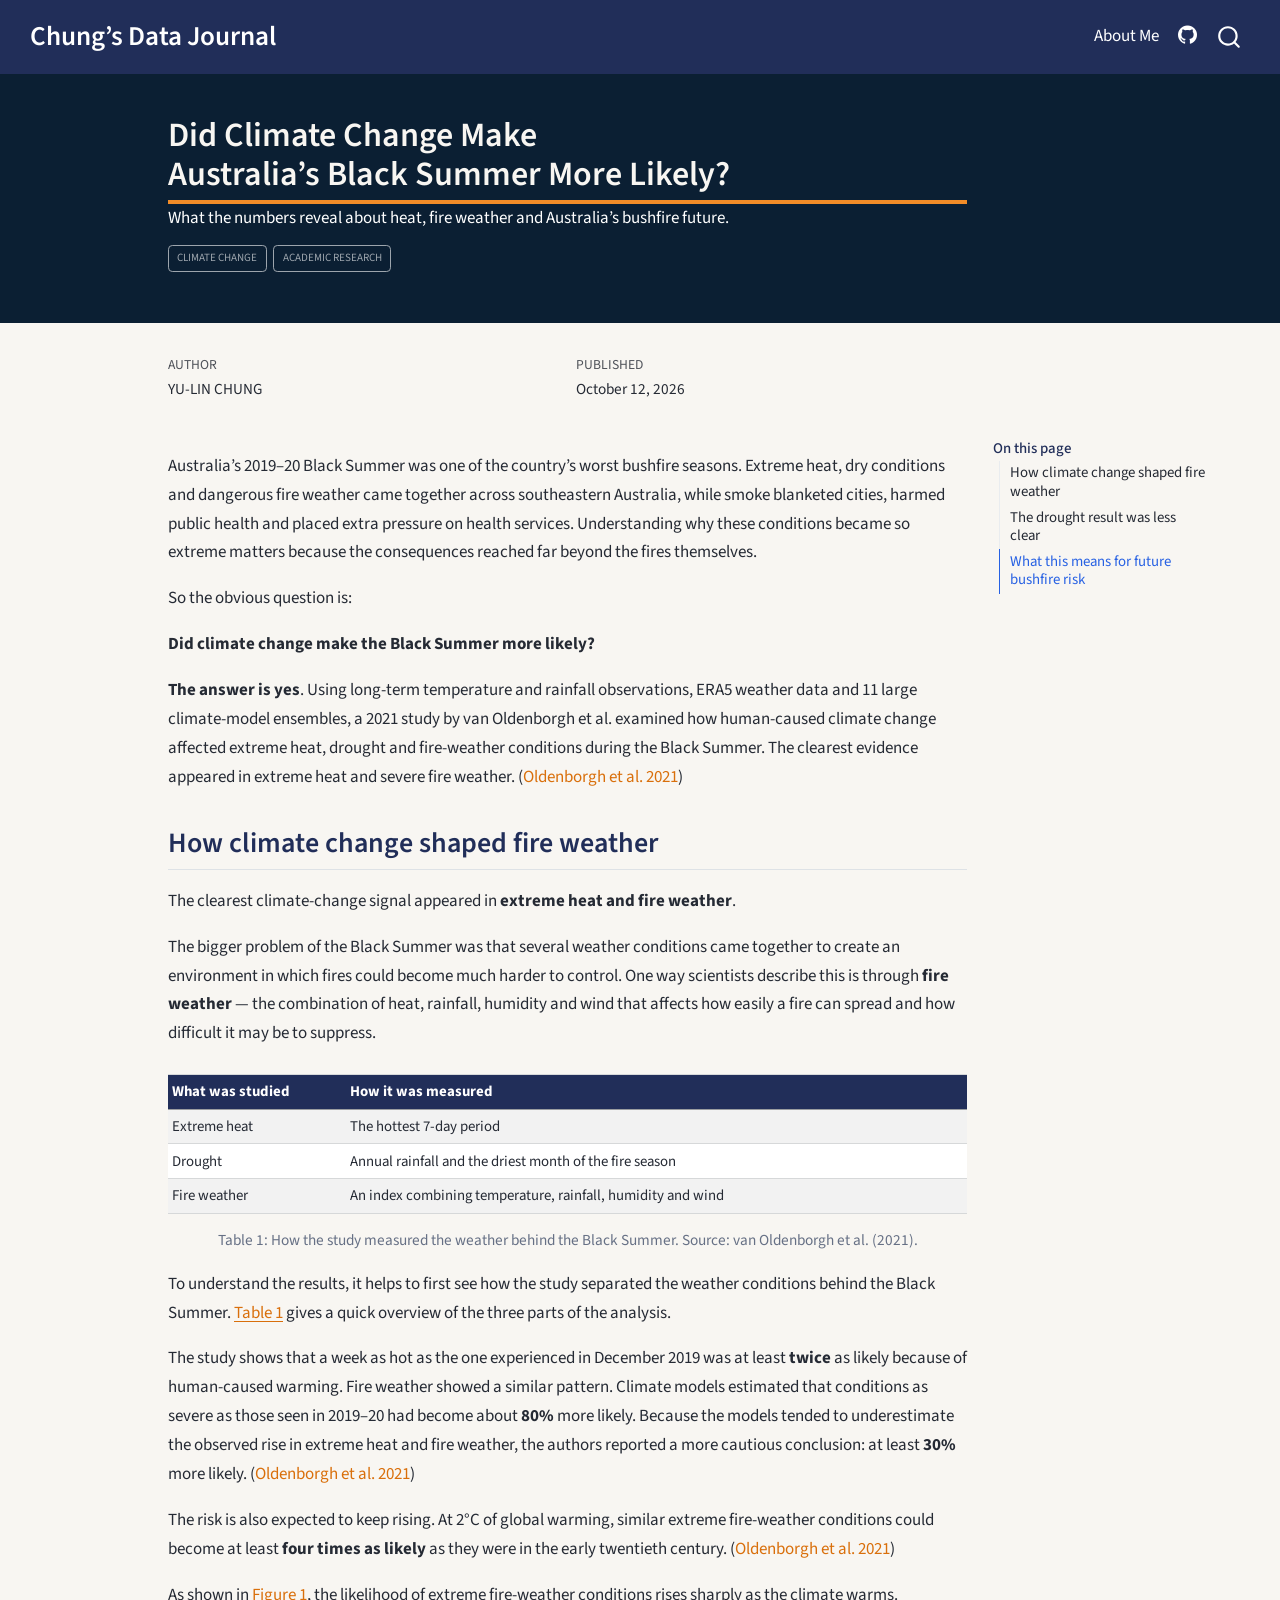
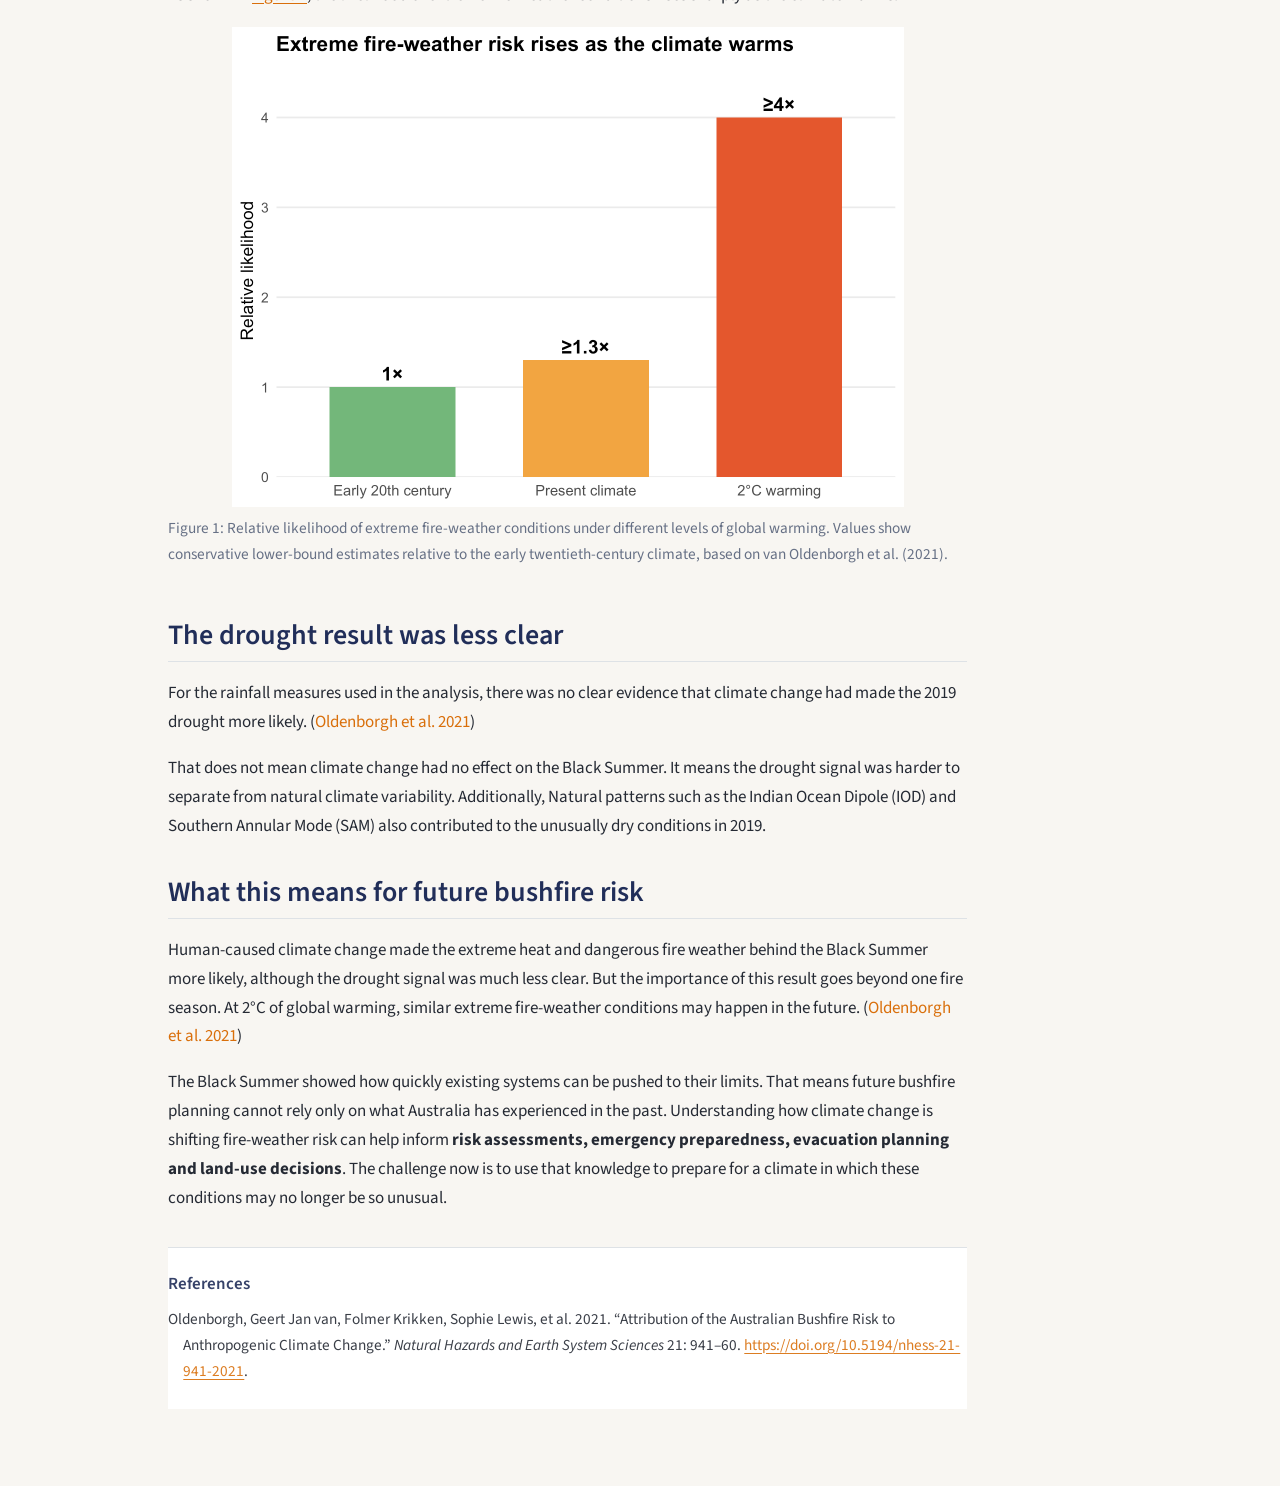
==== commit 112de18d: "Built site for gh-pages" ====
--- a/posts/welcome/index.html
+++ b/posts/welcome/index.html
@@ -237,7 +237,7 @@
 </div>
 </div>
 <p>To understand the results, it helps to first see how the study separated the weather conditions behind the Black Summer. <a href="#tbl-measures" class="quarto-xref">Table&nbsp;1</a> gives a quick overview of the three parts of the analysis.</p>
-<p>The study shows that a week as hot as the one experienced in December 2019 was at least <strong>twice</strong> as likely because of human-caused warming. Fire weather showed a similar pattern. Climate models estimated that conditions as severe as those seen in 2019–20 had become about <strong>80%</strong> more likely. Because the models tended to underestimate the observed rise in extreme heat and fire weather, the authors reported a more cautious conclusion: at least <strong>30%</strong> more likely. mes as likely** as they were in the early twentieth century. <span class="citation" data-cites="vanoldenborgh2021">(<a href="#ref-vanoldenborgh2021" role="doc-biblioref">Oldenborgh et al. 2021</a>)</span></p>
+<p>The study shows that a week as hot as the one experienced in December 2019 was at least <strong>twice</strong> as likely because of human-caused warming. Fire weather showed a similar pattern. Climate models estimated that conditions as severe as those seen in 2019–20 had become about <strong>80%</strong> more likely. Because the models tended to underestimate the observed rise in extreme heat and fire weather, the authors reported a more cautious conclusion: at least <strong>30%</strong> more likely. <span class="citation" data-cites="vanoldenborgh2021">(<a href="#ref-vanoldenborgh2021" role="doc-biblioref">Oldenborgh et al. 2021</a>)</span></p>
 <p>The risk is also expected to keep rising. At 2°C of global warming, similar extreme fire-weather conditions could become at least <strong>four times as likely</strong> as they were in the early twentieth century. <span class="citation" data-cites="vanoldenborgh2021">(<a href="#ref-vanoldenborgh2021" role="doc-biblioref">Oldenborgh et al. 2021</a>)</span></p>
 <p>As shown in <a href="#fig-fire-weather-risk" class="quarto-xref">Figure&nbsp;1</a>, the likelihood of extreme fire-weather conditions rises sharply as the climate warms.</p>
 <div class="cell">
